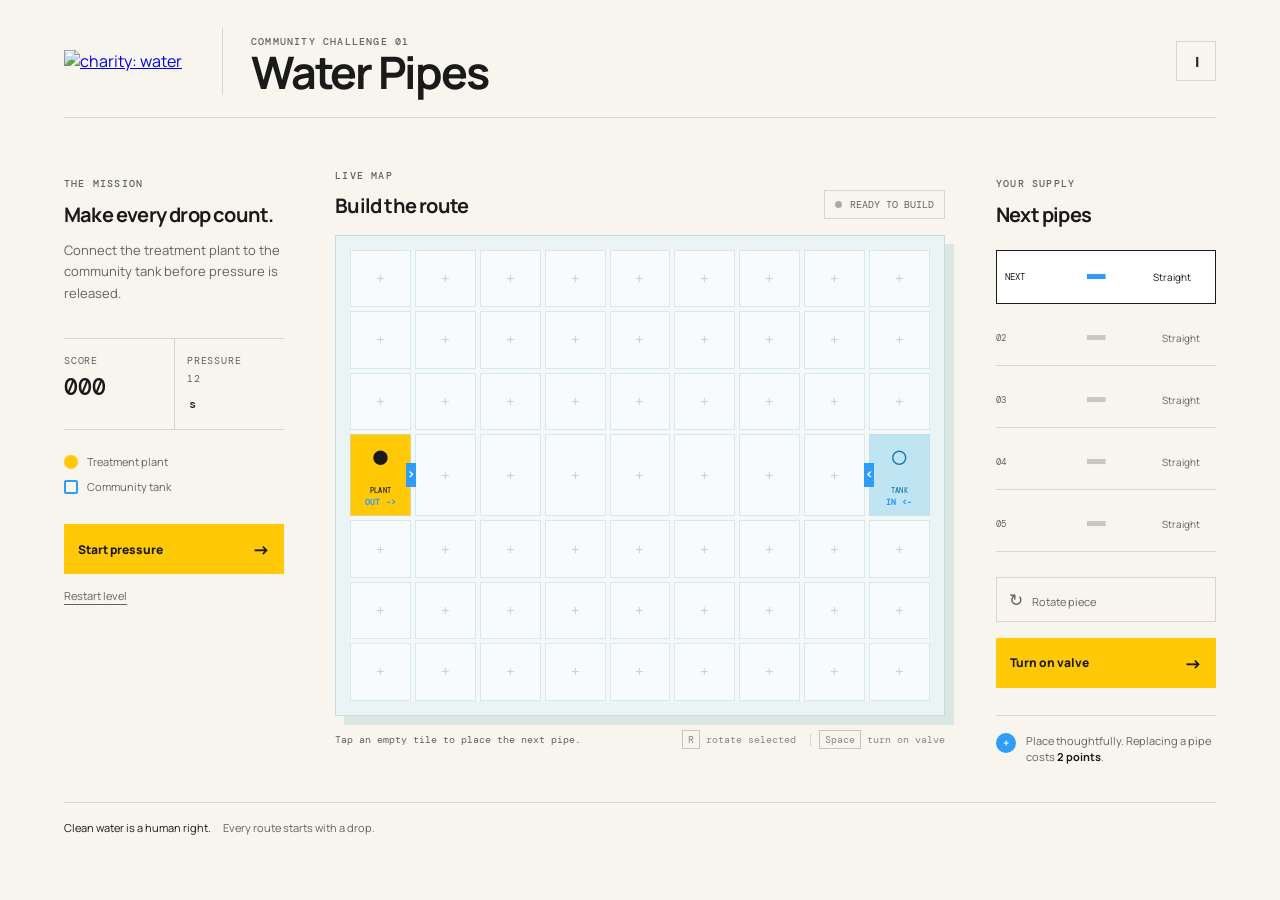
==== index.html @ e39b0a23 "Refactor game layout and styles; implement new game mechanics and UI components" ====
<!doctype html>
<html lang="en">
  <head>
    <meta charset="UTF-8" />
    <meta name="viewport" content="width=device-width, initial-scale=1.0" />
    <title>Water Pipes | charity: water</title>
    <link rel="stylesheet" href="styles.css" />
  </head>
  <body>
    <main class="game-shell">
      <header class="topbar">
        <a class="brand" href="#" aria-label="charity: water home"
          ><img src="img/cw_logo.png" alt="charity: water"
        /></a>
        <div class="game-label">
          <span class="eyebrow">Community challenge 01</span>
          <h1>Water Pipes</h1>
        </div>
        <button
          class="icon-button"
          id="pause-btn"
          type="button"
          aria-label="Pause game"
          title="Pause game"
        >
          ||
        </button>
      </header>
      <section class="game-layout" aria-label="Water Pipes game">
        <aside class="mission-panel">
          <div class="mission-copy">
            <span class="eyebrow">The mission</span>
            <h2>Make every drop count.</h2>
            <p>
              Connect the treatment plant to the community tank before pressure
              is released.
            </p>
          </div>
          <div class="stats" aria-label="Game stats">
            <div class="stat">
              <span>Score</span><strong id="score">000</strong>
            </div>
            <div class="stat">
              <span>Pressure</span
              ><strong><span id="time">12</span><small>s</small></strong>
            </div>
          </div>
          <div class="legend">
            <div>
              <span class="legend-dot source-dot"></span> Treatment plant
            </div>
            <div><span class="legend-dot tank-dot"></span> Community tank</div>
          </div>
          <button class="primary-button" id="start-btn" type="button">
            Start pressure <span>-></span></button
          ><button class="text-button" id="restart-btn" type="button">
            Restart level
          </button>
        </aside>
        <section class="board-panel">
          <div class="board-heading">
            <div>
              <span class="eyebrow">Live map</span>
              <h2>Build the route</h2>
            </div>
            <div class="status-pill" id="status-pill">
              <span class="status-light"></span
              ><span id="status-text">Ready to build</span>
            </div>
          </div>
          <div class="board-wrap">
            <div
              id="game-container"
              class="game-board"
              role="grid"
              aria-label="Water pipe grid"
            ></div>
          </div>
          <div class="board-footer">
            <span id="helper-text"
              >Tap an empty tile to place the next pipe.</span
            ><span class="controls-hint"
              ><b>R</b> rotate selected <span class="hint-divider"></span
              ><b>Space</b> turn on valve</span
            >
          </div>
        </section>
        <aside class="queue-panel">
          <div class="queue-heading">
            <span class="eyebrow">Your supply</span>
            <h2>Next pipes</h2>
          </div>
          <div class="queue" id="queue" aria-label="Upcoming pipe pieces"></div>
          <div class="piece-tools">
            <button class="tool-button" id="rotate-btn" type="button">
              <span class="rotate-icon">↻</span> Rotate piece</button
            ><button class="valve-button" id="valve-btn" type="button">
              Turn on valve <span>-></span>
            </button>
          </div>
          <div class="queue-note">
            <span class="drop-icon">+</span>
            <p>
              Place thoughtfully. Replacing a pipe costs
              <strong>2 points</strong>.
            </p>
          </div>
        </aside>
      </section>
      <footer class="footer-note">
        Clean water is a human right.
        <span>Every route starts with a drop.</span>
      </footer>
    </main>
    <div class="modal-backdrop" id="modal" hidden>
      <div
        class="result-modal"
        role="dialog"
        aria-modal="true"
        aria-labelledby="result-title"
      >
        <div class="result-mark" id="result-mark">+</div>
        <span class="eyebrow" id="result-kicker">Route complete</span>
        <h2 id="result-title">Community supplied!</h2>
        <p id="result-copy">Safe water made it to the tank.</p>
        <div class="result-score">
          Final score <strong id="final-score">000</strong>
        </div>
        <div class="result-actions">
          <button class="primary-button" id="next-btn" type="button">
            Next level <span>-></span></button
          ><button class="text-button" id="retry-btn" type="button">
            Try again</button
          ><button class="text-button" id="close-modal-btn" type="button">
            Keep exploring
          </button>
        </div>
      </div>
    </div>

    <script type="module" src="script.js"></script>
  </body>
</html>
---- styles.css ----
@import url("https://fonts.googleapis.com/css2?family=DM+Mono:wght@400;500&family=Manrope:wght@500;600;700;800&display=swap");
:root {
  --ink: #1a1a1a;
  --muted: #626262;
  --paper: #f7f5ee;
  --yellow: #ffc907;
  --blue: #2e9df7;
  --line: #d9d5ca;
  --green: #159a48;
  --red: #f5402c;
}
* {
  box-sizing: border-box;
  margin: 0;
  padding: 0;
}
body {
  min-height: 100vh;
  background: var(--paper);
  color: var(--ink);
  font-family: Manrope, sans-serif;
}
button {
  border: 0;
  font: inherit;
  cursor: pointer;
}
.game-shell {
  width: min(1440px, 100%);
  margin: auto;
  padding: 28px 5vw 22px;
}
.topbar {
  display: flex;
  align-items: center;
  gap: 28px;
  border-bottom: 1px solid var(--line);
  padding-bottom: 22px;
}
.brand {
  width: 130px;
  display: block;
}
.brand img {
  display: block;
  width: 100%;
  height: auto;
}
.game-label {
  border-left: 1px solid var(--line);
  padding-left: 28px;
  flex: 1;
}
.eyebrow {
  color: var(--muted);
  font:
    500 10px/1.2 "DM Mono",
    monospace;
  letter-spacing: 0.12em;
  text-transform: uppercase;
}
h1 {
  font-size: clamp(28px, 3.5vw, 48px);
  line-height: 1;
  letter-spacing: -0.05em;
}
h2 {
  font-size: 20px;
  letter-spacing: -0.04em;
}
.icon-button {
  background: transparent;
  border: 1px solid var(--line);
  width: 40px;
  height: 40px;
  font-size: 14px;
  letter-spacing: -3px;
}
.game-layout {
  display: grid;
  grid-template-columns: 220px minmax(480px, 1fr) 220px;
  gap: clamp(22px, 4vw, 64px);
  padding: 44px 0 36px;
  align-items: start;
}
.mission-panel,
.queue-panel {
  padding-top: 8px;
}
.mission-copy h2,
.queue-heading h2 {
  margin: 9px 0 12px;
}
.mission-copy p {
  color: var(--muted);
  font-size: 13px;
  line-height: 1.65;
}
.stats {
  display: grid;
  grid-template-columns: 1fr 1fr;
  border-top: 1px solid var(--line);
  border-bottom: 1px solid var(--line);
  margin: 34px 0 24px;
}
.stat {
  padding: 15px 8px 14px 0;
}
.stat + .stat {
  border-left: 1px solid var(--line);
  padding-left: 12px;
}
.stat span {
  display: block;
  color: var(--muted);
  font:
    10px "DM Mono",
    monospace;
  text-transform: uppercase;
  letter-spacing: 0.08em;
}
.stat strong {
  display: block;
  margin-top: 5px;
  font:
    500 23px "DM Mono",
    monospace;
}
.stat small {
  font-size: 12px;
  margin-left: 2px;
}
.legend {
  display: grid;
  gap: 10px;
  color: var(--muted);
  font-size: 11px;
  margin-bottom: 30px;
}
.legend > div {
  display: flex;
  align-items: center;
  gap: 9px;
}
.legend-dot {
  width: 14px;
  height: 14px;
  border: 2px solid;
  display: inline-block;
}
.source-dot {
  background: var(--yellow);
  border-color: var(--yellow);
  border-radius: 50%;
}
.tank-dot {
  border-color: var(--blue);
  border-radius: 2px;
}
.primary-button,
.valve-button {
  display: flex;
  justify-content: space-between;
  align-items: center;
  width: 100%;
  background: var(--yellow);
  color: var(--ink);
  padding: 13px 14px;
  font-weight: 800;
  font-size: 12px;
  transition:
    transform 0.2s,
    background 0.2s;
}
.primary-button:hover,
.valve-button:hover {
  transform: translateY(-2px);
  background: #f7bb00;
}
.primary-button:disabled {
  opacity: 0.5;
  cursor: default;
  transform: none;
}
.primary-button span,
.valve-button span {
  font-size: 18px;
}
.text-button {
  background: transparent;
  color: var(--muted);
  font-size: 11px;
  padding: 14px 0;
  text-decoration: underline;
  text-underline-offset: 4px;
}
.text-button:hover {
  color: var(--ink);
}
.board-heading {
  display: flex;
  justify-content: space-between;
  align-items: end;
  margin-bottom: 16px;
}
.board-heading h2 {
  margin-top: 8px;
}
.status-pill {
  display: flex;
  align-items: center;
  gap: 8px;
  border: 1px solid var(--line);
  padding: 7px 10px;
  color: var(--muted);
  font:
    10px "DM Mono",
    monospace;
  text-transform: uppercase;
}
.status-light {
  width: 7px;
  height: 7px;
  border-radius: 50%;
  background: #aaa;
}
.status-pill.active .status-light,
.status-pill.flowing-status .status-light {
  background: var(--yellow);
  box-shadow: 0 0 0 4px #fff3c4;
}
.status-pill.won-status .status-light {
  background: var(--green);
}
.status-pill.lost-status .status-light {
  background: var(--red);
}
.board-wrap {
  position: relative;
  background: #eaf4f5;
  border: 1px solid #c7dce2;
  padding: 14px;
  box-shadow: 9px 9px 0 #dce7e4;
}
.game-board {
  display: grid;
  grid-template-columns: repeat(9, 1fr);
  gap: 4px;
  aspect-ratio: 9/7;
  background: rgba(255, 255, 255, 0.4);
}
.board-cell {
  position: relative;
  min-width: 0;
  border: 1px solid rgba(199, 220, 226, 0.6);
  background: rgba(255, 255, 255, 0.35);
  color: var(--muted);
  display: grid;
  place-items: center;
  transition:
    background 0.15s,
    transform 0.15s;
}
.board-cell:hover {
  background: rgba(255, 255, 255, 0.85);
}
.empty-mark {
  opacity: 0.3;
  font-size: 15px;
}
.source-cell,
.destination-cell {
  position: relative;
  color: var(--ink);
  font:
    500 7px "DM Mono",
    monospace;
  letter-spacing: 0.05em;
  gap: 1px;
}
.source-cell {
  background: var(--yellow);
}
.destination-cell {
  background: #bfe4f2;
  color: #167bb4;
}
.source-cell::after,
.destination-cell::after {
  position: absolute;
  top: 50%;
  width: 10px;
  height: 24px;
  transform: translateY(-50%);
  background: var(--blue);
  color: #fff;
  font: 700 10px/24px "DM Mono", monospace;
  z-index: 1;
}
.source-cell::after {
  content: ">";
  right: -6px;
}
.destination-cell::after {
  content: "<";
  left: -6px;
}
.cell-icon {
  font-size: clamp(17px, 2vw, 24px);
  line-height: 1;
}
.tile-label {
  display: grid;
  gap: 2px;
  text-align: center;
}
.tile-port {
  color: var(--blue);
  font-size: 8px;
}
.pipe-cell {
  background: #fff;
}
.pipe-glyph,
.queue-pipe {
  display: block;
  color: #d2d2ca;
  font:
    44px/1 "DM Mono",
    monospace;
  transform: rotate(var(--rotation));
  transition: color 0.25s;
}
.pipe-label {
  position: absolute;
  bottom: 4px;
  font:
    7px "DM Mono",
    monospace;
  text-transform: uppercase;
  color: #aaa;
}
.pipe-cell.flowing {
  background: #ddf1fb;
  box-shadow: inset 0 0 0 2px var(--blue);
}
.pipe-cell.flowing .pipe-glyph {
  color: var(--blue);
  text-shadow: 0 0 9px rgba(46, 157, 247, 0.45);
}
.board-footer {
  display: flex;
  justify-content: space-between;
  gap: 15px;
  color: var(--muted);
  font:
    10px "DM Mono",
    monospace;
  padding-top: 17px;
}
.controls-hint {
  color: #888;
}
.controls-hint b {
  border: 1px solid #c9c5bb;
  padding: 2px 5px;
  font-weight: 400;
}
.hint-divider {
  display: inline-block;
  height: 12px;
  border-left: 1px solid var(--line);
  margin: 0 8px -3px;
}
.queue {
  margin-top: 22px;
  display: grid;
  gap: 8px;
}
.queue-piece {
  display: grid;
  grid-template-columns: 34px 1fr 54px;
  align-items: center;
  min-height: 54px;
  border-bottom: 1px solid var(--line);
  color: var(--muted);
  font-size: 10px;
}
.queue-piece.current-piece {
  border: 1px solid var(--ink);
  background: #fff;
  padding: 0 8px;
  color: var(--ink);
}
.queue-index {
  font:
    9px "DM Mono",
    monospace;
}
.queue-pipe {
  font-size: 30px;
  text-align: center;
  color: #c8c8c0;
}
.current-piece .queue-pipe {
  color: var(--blue);
}
.piece-tools {
  margin-top: 25px;
  display: grid;
  gap: 8px;
}
.tool-button {
  border: 1px solid var(--line);
  background: transparent;
  text-align: left;
  padding: 10px 12px;
  color: var(--muted);
  font-size: 11px;
}
.tool-button:hover {
  color: var(--ink);
  background: #fff;
}
.rotate-icon {
  font-size: 17px;
  margin-right: 7px;
}
.valve-button {
  margin-top: 8px;
}
.queue-note {
  display: flex;
  gap: 10px;
  border-top: 1px solid var(--line);
  margin-top: 27px;
  padding-top: 17px;
  color: var(--muted);
  font-size: 11px;
  line-height: 1.5;
}
.drop-icon {
  display: grid;
  place-items: center;
  flex: 0 0 20px;
  height: 20px;
  background: var(--blue);
  color: #fff;
  border-radius: 50%;
  font-weight: bold;
}
.queue-note strong {
  color: var(--ink);
}
.footer-note {
  border-top: 1px solid var(--line);
  padding-top: 17px;
  color: var(--ink);
  font-size: 11px;
}
.footer-note span {
  color: var(--muted);
  margin-left: 10px;
}
.modal-backdrop {
  position: fixed;
  inset: 0;
  display: grid;
  place-items: center;
  padding: 20px;
  background: rgba(26, 26, 26, 0.35);
  z-index: 5;
}
.modal-backdrop[hidden] {
  display: none;
}
.result-modal {
  width: min(400px, 100%);
  background: var(--paper);
  text-align: center;
  padding: 38px 34px 30px;
  box-shadow: 12px 12px 0 rgba(26, 26, 26, 0.15);
}
.result-mark {
  width: 56px;
  height: 56px;
  display: grid;
  place-items: center;
  margin: 0 auto 22px;
  background: var(--yellow);
  border-radius: 50%;
  font-size: 30px;
}
.result-modal h2 {
  font-size: 29px;
  margin: 12px 0 9px;
}
.result-modal p {
  color: var(--muted);
  font-size: 13px;
}
.result-score {
  display: flex;
  justify-content: space-between;
  border-block: 1px solid var(--line);
  margin: 24px 0;
  padding: 15px 0;
  color: var(--muted);
  font:
    11px "DM Mono",
    monospace;
  text-transform: uppercase;
}
.result-score strong {
  color: var(--ink);
  font-size: 18px;
}
.result-actions {
  display: grid;
  gap: 2px;
}
@media (max-width:1050px) {
  .game-layout {
    grid-template-columns: 180px minmax(430px, 1fr) 180px;
    gap: 24px;
  }
  .game-shell {
    padding-inline: 3vw;
  }
  .pipe-glyph {
    font-size: 33px;
  }
}
@media (max-width:760px) {
  .game-shell {
    padding: 20px 16px;
  }
  .topbar {
    gap: 16px;
    padding-bottom: 16px;
  }
  .brand {
    width: 105px;
  }
  .game-label {
    padding-left: 16px;
  }
  .game-layout {
    display: flex;
    flex-direction: column;
    gap: 28px;
    padding-top: 28px;
  }
  .mission-panel,
  .queue-panel,
  .board-panel {
    width: 100%;
  }
  .mission-panel {
    display: grid;
    grid-template-columns: 1fr 1fr;
    column-gap: 20px;
  }
  .mission-copy {
    grid-column: 1/-1;
  }
  .stats {
    margin: 20px 0 15px;
  }
  .legend {
    margin-bottom: 15px;
  }
  .mission-panel .primary-button,
  .mission-panel .text-button {
    grid-column: 1/-1;
  }
  .board-panel {
    order: -1;
  }
  .board-wrap {
    padding: 8px;
    box-shadow: 5px 5px 0 #dce7e4;
  }
  .board-footer {
    display: block;
    line-height: 2;
  }
  .controls-hint {
    display: block;
  }
  .queue {
    grid-template-columns: repeat(5, 1fr);
    gap: 5px;
  }
  .queue-piece {
    display: flex;
    flex-direction: column;
    justify-content: center;
    gap: 3px;
    min-height: 82px;
    text-align: center;
  }
  .queue-piece.current-piece {
    padding: 5px;
  }
  .queue-pipe {
    font-size: 28px;
  }
  .queue-index {
    font-size: 8px;
  }
  .queue-note {
    display: none;
  }
  .piece-tools {
    grid-template-columns: 1fr 1fr;
  }
  .valve-button {
    margin-top: 0;
  }
  .board-heading {
    align-items: start;
    flex-direction: column;
    gap: 12px;
  }
}
@media (max-width:420px) {
  .source-cell span:last-child,
  .destination-cell span:last-child,
  .pipe-label {
    display: none;
  }
  .game-board {
    gap: 2px;
  }
  .pipe-glyph {
    font-size: 24px;
  }
  .status-pill {
    font-size: 8px;
  }
}
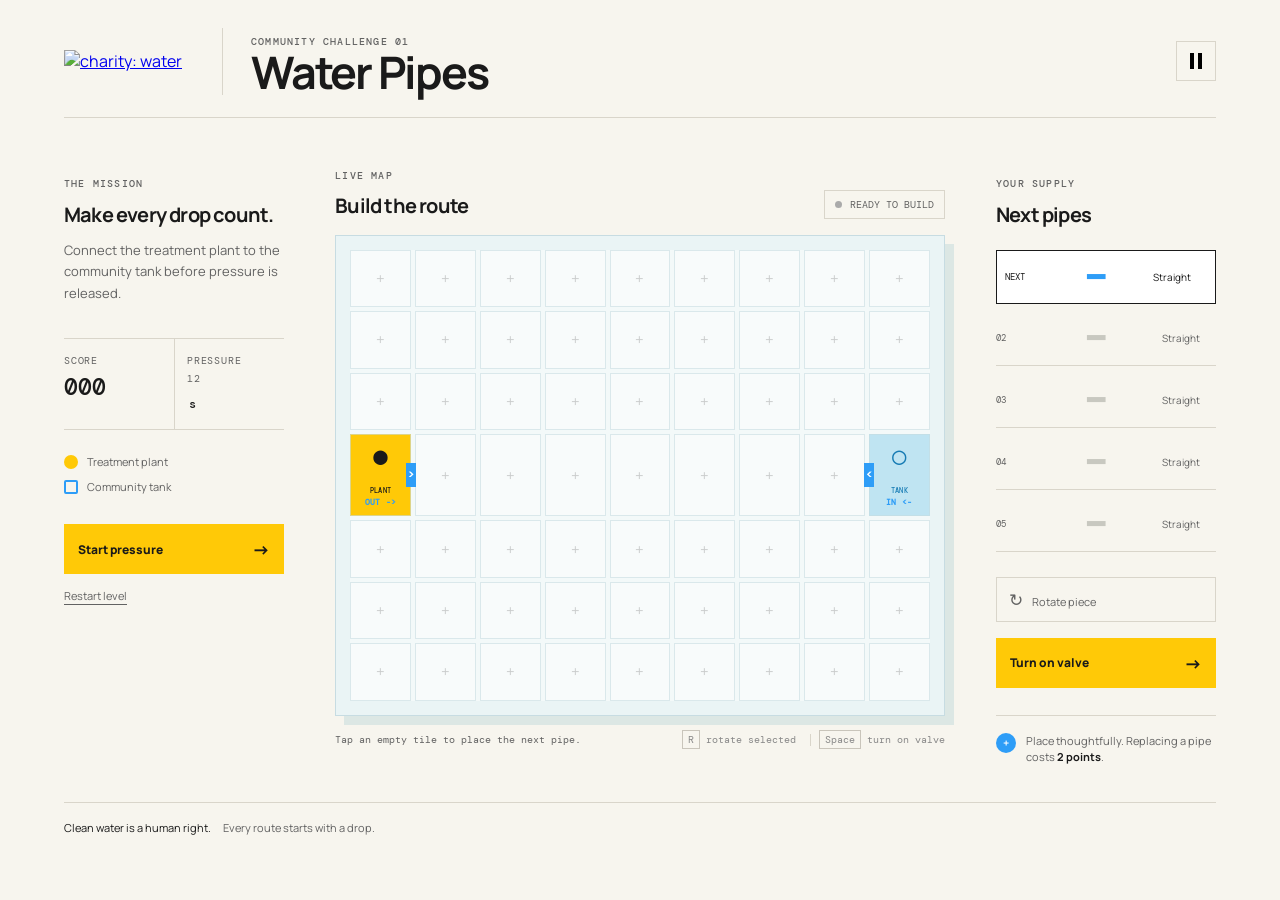
==== commit 5f5ef443: "Enhance pause button functionality and styling; update game state management" ====
--- a/index.html
+++ b/index.html
@@ -23,7 +23,7 @@
           aria-label="Pause game"
           title="Pause game"
         >
-          ||
+          <span class="pause-icon" aria-hidden="true"></span>
         </button>
       </header>
       <section class="game-layout" aria-label="Water Pipes game">
--- a/styles.css
+++ b/styles.css
@@ -25,6 +25,11 @@
   font: inherit;
   cursor: pointer;
 }
+button:focus-visible,
+a:focus-visible {
+  outline: 3px solid var(--blue);
+  outline-offset: 3px;
+}
 .game-shell {
   width: min(1440px, 100%);
   margin: auto;
@@ -73,8 +78,40 @@
   border: 1px solid var(--line);
   width: 40px;
   height: 40px;
-  font-size: 14px;
-  letter-spacing: -3px;
+  display: grid;
+  place-items: center;
+}
+.pause-icon {
+  position: relative;
+  display: block;
+  width: 14px;
+  height: 16px;
+}
+.pause-icon::before,
+.pause-icon::after {
+  position: absolute;
+  top: 0;
+  width: 4px;
+  height: 16px;
+  background: currentColor;
+  content: "";
+}
+.pause-icon::before {
+  left: 1px;
+}
+.pause-icon::after {
+  right: 1px;
+}
+.icon-button.is-paused .pause-icon {
+  width: 0;
+  height: 0;
+  border-top: 8px solid transparent;
+  border-bottom: 8px solid transparent;
+  border-left: 12px solid currentColor;
+}
+.icon-button.is-paused .pause-icon::before,
+.icon-button.is-paused .pause-icon::after {
+  display: none;
 }
 .game-layout {
   display: grid;
@@ -263,6 +300,10 @@
 }
 .board-cell:hover {
   background: rgba(255, 255, 255, 0.85);
+}
+.board-cell:focus-visible {
+  position: relative;
+  z-index: 2;
 }
 .empty-mark {
   opacity: 0.3;
@@ -531,7 +572,7 @@
     font-size: 33px;
   }
 }
-@media (max-width:760px) {
+@media (max-width:900px) {
   .game-shell {
     padding: 20px 16px;
   }
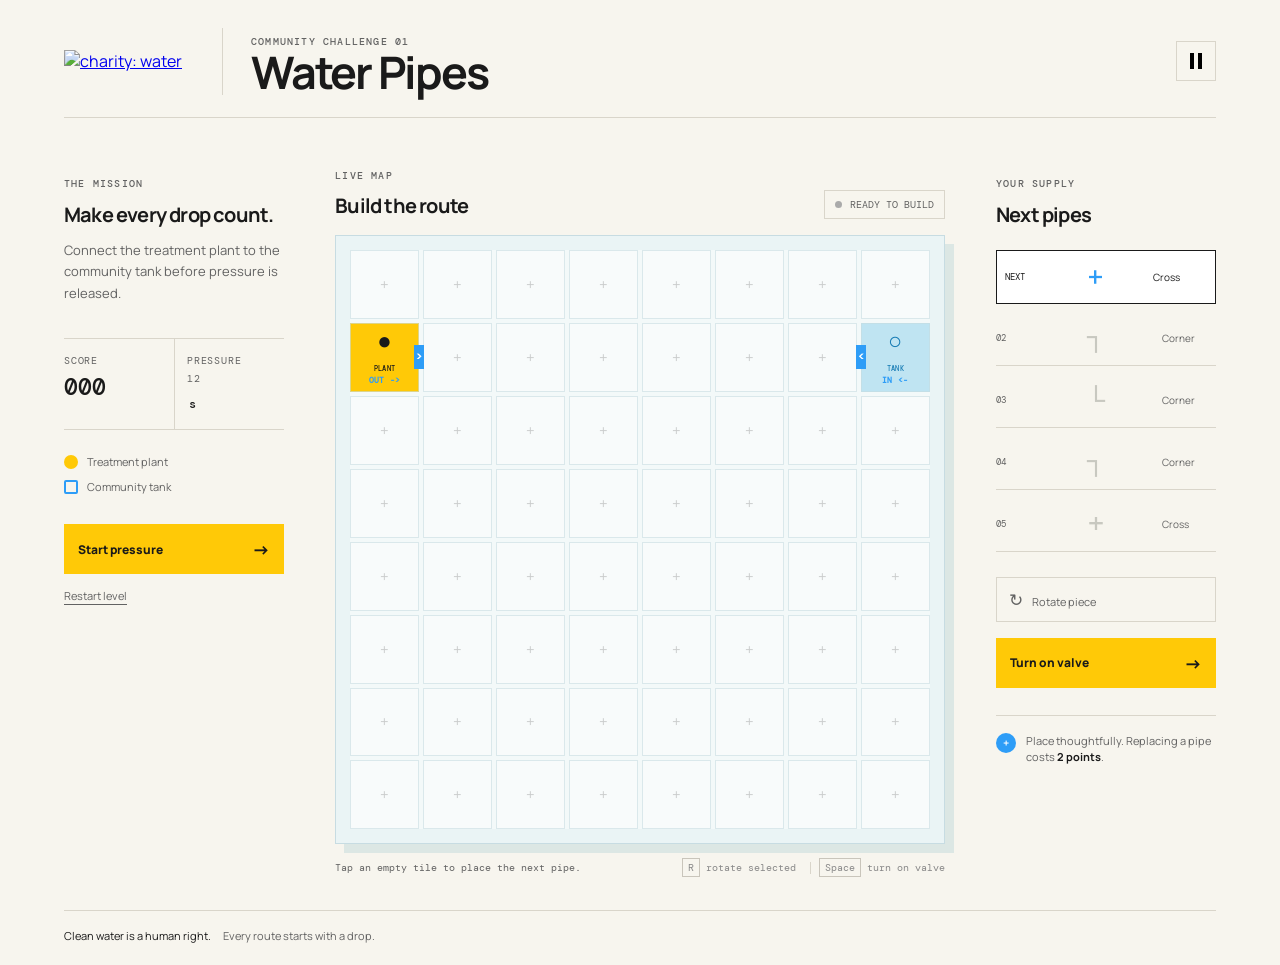
==== commit 0dc27da9: "Update game mechanics and styling; enhance level generation and board configuration" ====
--- a/index.html
+++ b/index.html
@@ -13,7 +13,7 @@
           ><img src="img/cw_logo.png" alt="charity: water"
         /></a>
         <div class="game-label">
-          <span class="eyebrow">Community challenge 01</span>
+          <span class="eyebrow" id="level-label">Community challenge 01</span>
           <h1>Water Pipes</h1>
         </div>
         <button
--- a/styles.css
+++ b/styles.css
@@ -281,9 +281,10 @@
 }
 .game-board {
   display: grid;
-  grid-template-columns: repeat(9, 1fr);
+  grid-template-columns: repeat(var(--board-columns, 9), 1fr);
+  grid-template-rows: repeat(var(--board-rows, 7), 1fr);
   gap: 4px;
-  aspect-ratio: 9/7;
+  aspect-ratio: var(--board-columns, 9) / var(--board-rows, 7);
   background: rgba(255, 255, 255, 0.4);
 }
 .board-cell {
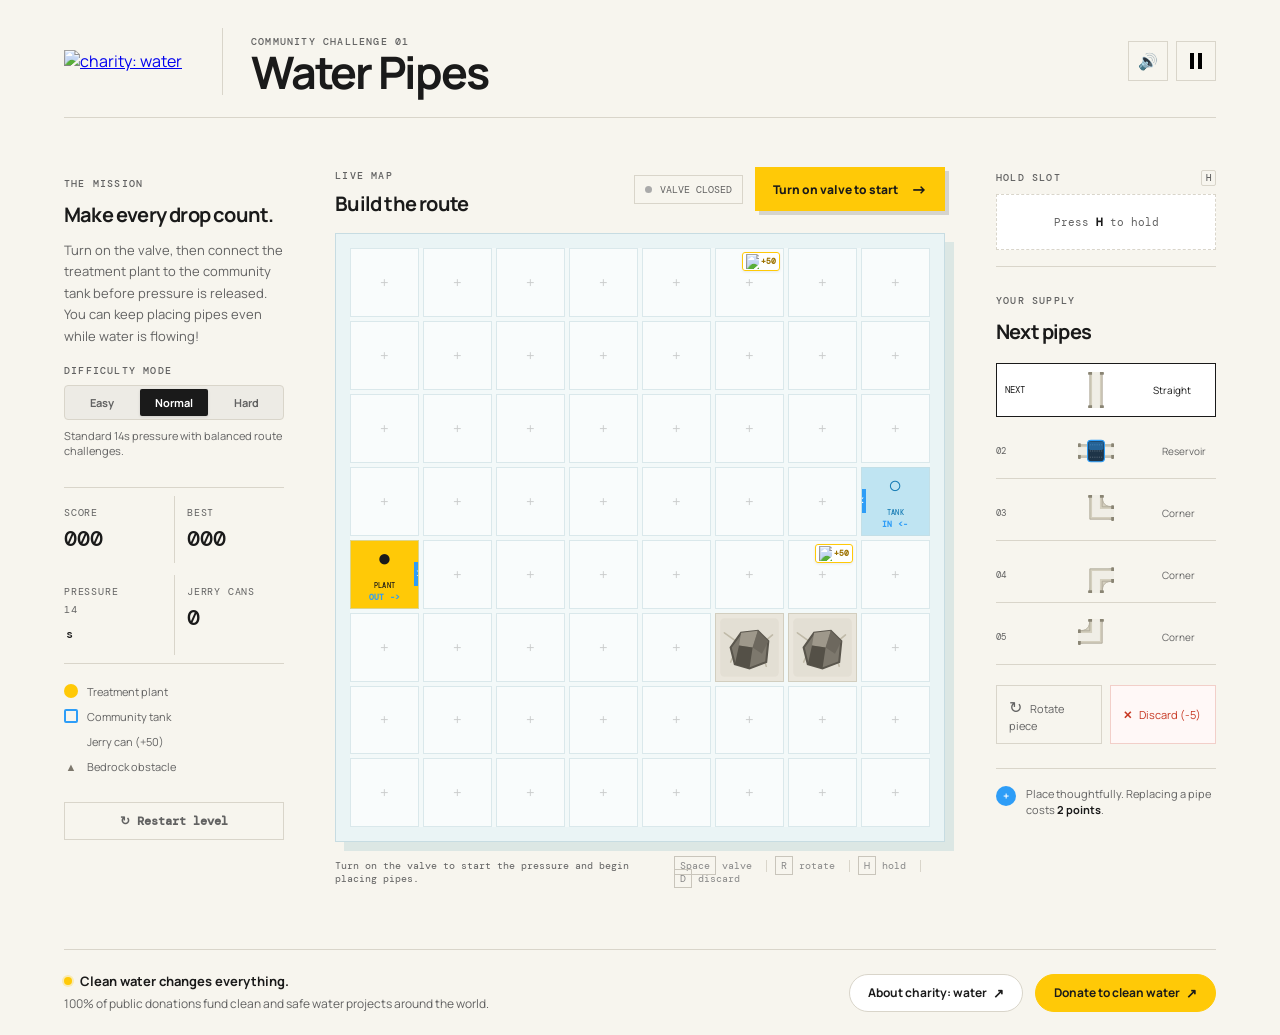
==== commit 504335e8: "Add difficulty modes, charity: water links, and brand typography" ====
--- a/index.html
+++ b/index.html
@@ -9,22 +9,38 @@
   <body>
     <main class="game-shell">
       <header class="topbar">
-        <a class="brand" href="#" aria-label="charity: water home"
+        <a
+          class="brand"
+          href="https://www.charitywater.org"
+          target="_blank"
+          rel="noopener noreferrer"
+          aria-label="charity: water official website"
           ><img src="img/cw_logo.png" alt="charity: water"
         /></a>
         <div class="game-label">
           <span class="eyebrow" id="level-label">Community challenge 01</span>
           <h1>Water Pipes</h1>
         </div>
-        <button
-          class="icon-button"
-          id="pause-btn"
-          type="button"
-          aria-label="Pause game"
-          title="Pause game"
-        >
-          <span class="pause-icon" aria-hidden="true"></span>
-        </button>
+        <div class="topbar-actions">
+          <button
+            class="icon-button"
+            id="mute-btn"
+            type="button"
+            aria-label="Toggle sound"
+            title="Toggle sound"
+          >
+            <span class="sound-icon" id="sound-icon" aria-hidden="true">🔊</span>
+          </button>
+          <button
+            class="icon-button"
+            id="pause-btn"
+            type="button"
+            aria-label="Pause game"
+            title="Pause game"
+          >
+            <span class="pause-icon" aria-hidden="true"></span>
+          </button>
+        </div>
       </header>
       <section class="game-layout" aria-label="Water Pipes game">
         <aside class="mission-panel">
@@ -32,17 +48,36 @@
             <span class="eyebrow">The mission</span>
             <h2>Make every drop count.</h2>
             <p>
-              Connect the treatment plant to the community tank before pressure
-              is released.
+              Turn on the valve, then connect the treatment plant to the
+              community tank before pressure is released. You can keep placing
+              pipes even while water is flowing!
             </p>
           </div>
+          <div class="difficulty-control" aria-label="Game difficulty selection">
+            <div class="difficulty-heading">
+              <span class="eyebrow">Difficulty mode</span>
+            </div>
+            <div class="difficulty-options" role="radiogroup" aria-label="Difficulty modes">
+              <button class="diff-btn" data-mode="easy" role="radio" aria-checked="false" type="button">Easy</button>
+              <button class="diff-btn is-active" data-mode="normal" role="radio" aria-checked="true" type="button">Normal</button>
+              <button class="diff-btn" data-mode="hard" role="radio" aria-checked="false" type="button">Hard</button>
+            </div>
+            <p class="difficulty-hint" id="difficulty-hint">Standard 14s pressure with balanced route challenges.</p>
+          </div>
           <div class="stats" aria-label="Game stats">
             <div class="stat">
               <span>Score</span><strong id="score">000</strong>
             </div>
             <div class="stat">
-              <span>Pressure</span
-              ><strong><span id="time">12</span><small>s</small></strong>
+              <span>Best</span><strong id="best-score">000</strong>
+            </div>
+            <div class="stat">
+              <span>Pressure</span><strong
+                ><span id="time">12</span><small>s</small></strong
+              >
+            </div>
+            <div class="stat">
+              <span>Jerry Cans</span><strong id="jerry-cans-count">0</strong>
             </div>
           </div>
           <div class="legend">
@@ -50,22 +85,39 @@
               <span class="legend-dot source-dot"></span> Treatment plant
             </div>
             <div><span class="legend-dot tank-dot"></span> Community tank</div>
-          </div>
-          <button class="primary-button" id="start-btn" type="button">
-            Start pressure <span>-></span></button
-          ><button class="text-button" id="restart-btn" type="button">
-            Restart level
+            <div>
+              <span class="legend-icon jerry-can-legend-icon"
+                ><img src="img/water-can-transparent.png" alt=""
+              /></span>
+              Jerry can (+50)
+            </div>
+            <div>
+              <span class="legend-icon rock-legend-icon">▲</span> Bedrock obstacle
+            </div>
+          </div>
+          <button class="restart-main-btn" id="restart-btn" type="button">
+            ↻ Restart level
           </button>
         </aside>
         <section class="board-panel">
           <div class="board-heading">
-            <div>
+            <div class="board-title-group">
               <span class="eyebrow">Live map</span>
               <h2>Build the route</h2>
             </div>
-            <div class="status-pill" id="status-pill">
-              <span class="status-light"></span
-              ><span id="status-text">Ready to build</span>
+            <div class="board-top-controls">
+              <div class="status-pill" id="status-pill">
+                <span class="status-light"></span
+                ><span id="status-text">Valve closed</span>
+              </div>
+              <button
+                class="primary-button board-start-btn"
+                id="valve-btn"
+                type="button"
+                title="Turn on valve to start timer (Space)"
+              >
+                Turn on valve to start <span>-></span>
+              </button>
             </div>
           </div>
           <div class="board-wrap">
@@ -78,14 +130,33 @@
           </div>
           <div class="board-footer">
             <span id="helper-text"
-              >Tap an empty tile to place the next pipe.</span
+              >Turn on the valve to start pressure and begin placing pipes.</span
             ><span class="controls-hint"
-              ><b>R</b> rotate selected <span class="hint-divider"></span
-              ><b>Space</b> turn on valve</span
+              ><b>Space</b> valve <span class="hint-divider"></span
+              ><b>R</b> rotate <span class="hint-divider"></span
+              ><b>H</b> hold <span class="hint-divider"></span
+              ><b>D</b> discard</span
             >
           </div>
         </section>
         <aside class="queue-panel">
+          <div class="hold-section">
+            <div class="hold-heading">
+              <span class="eyebrow">Hold slot</span>
+              <span class="key-badge">H</span>
+            </div>
+            <button
+              class="hold-card"
+              id="hold-btn"
+              type="button"
+              aria-label="Hold or swap piece"
+              title="Click or press H to hold current piece"
+            >
+              <div id="hold-content" class="hold-content">
+                <span class="hold-empty-hint">Press <b>H</b> to hold</span>
+              </div>
+            </button>
+          </div>
           <div class="queue-heading">
             <span class="eyebrow">Your supply</span>
             <h2>Next pipes</h2>
@@ -93,9 +164,15 @@
           <div class="queue" id="queue" aria-label="Upcoming pipe pieces"></div>
           <div class="piece-tools">
             <button class="tool-button" id="rotate-btn" type="button">
-              <span class="rotate-icon">↻</span> Rotate piece</button
-            ><button class="valve-button" id="valve-btn" type="button">
-              Turn on valve <span>-></span>
+              <span class="rotate-icon">↻</span> Rotate piece
+            </button>
+            <button
+              class="tool-button tool-discard"
+              id="discard-btn"
+              type="button"
+              title="Discard current piece (-5 pts)"
+            >
+              <span class="discard-icon">✕</span> Discard (-5)
             </button>
           </div>
           <div class="queue-note">
@@ -107,9 +184,34 @@
           </div>
         </aside>
       </section>
-      <footer class="footer-note">
-        Clean water is a human right.
-        <span>Every route starts with a drop.</span>
+      <footer class="footer-note campaign-footer" role="contentinfo">
+        <div class="footer-mission">
+          <div class="footer-tagline">
+            <span class="footer-tagline-dot"></span>
+            <strong>Clean water changes everything.</strong>
+          </div>
+          <p class="footer-subtext">
+            100% of public donations fund clean and safe water projects around the world.
+          </p>
+        </div>
+        <div class="footer-links">
+          <a
+            class="footer-link-pill"
+            href="https://www.charitywater.org"
+            target="_blank"
+            rel="noopener noreferrer"
+          >
+            About charity: water <span class="external-arrow" aria-hidden="true">↗</span>
+          </a>
+          <a
+            class="footer-link-pill donate-pill"
+            href="https://www.charitywater.org/donate"
+            target="_blank"
+            rel="noopener noreferrer"
+          >
+            Donate to clean water <span class="external-arrow" aria-hidden="true">↗</span>
+          </a>
+        </div>
       </footer>
     </main>
     <div class="modal-backdrop" id="modal" hidden>
@@ -123,8 +225,27 @@
         <span class="eyebrow" id="result-kicker">Route complete</span>
         <h2 id="result-title">Community supplied!</h2>
         <p id="result-copy">Safe water made it to the tank.</p>
+
+        <div class="result-breakdown" id="result-breakdown">
+          <div class="breakdown-item">
+            <span>Route pipes:</span> <strong id="bd-route">+0</strong>
+          </div>
+          <div class="breakdown-item">
+            <span>Jerry cans bonus:</span> <strong id="bd-cans">+0</strong>
+          </div>
+          <div class="breakdown-item">
+            <span>Special fixtures:</span> <strong id="bd-special">+0</strong>
+          </div>
+          <div class="breakdown-item">
+            <span>Early valve bonus:</span> <strong id="bd-time">+0</strong>
+          </div>
+        </div>
+
         <div class="result-score">
           Final score <strong id="final-score">000</strong>
+          <span class="new-best-badge" id="new-best-badge" hidden
+            >★ NEW BEST!</span
+          >
         </div>
         <div class="result-actions">
           <button class="primary-button" id="next-btn" type="button">
--- a/styles.css
+++ b/styles.css
@@ -1,5 +1,8 @@
 @import url("https://fonts.googleapis.com/css2?family=DM+Mono:wght@400;500&family=Manrope:wght@500;600;700;800&display=swap");
 :root {
+  --font-brand: "Proxima Nova", Avenir, "Manrope", -apple-system, BlinkMacSystemFont, "Segoe UI", Roboto, sans-serif;
+  --font-display: "Kazimir Text", Georgia, "Times New Roman", serif;
+  --font-mono: "DM Mono", "SF Mono", Consolas, monospace;
   --ink: #1a1a1a;
   --muted: #626262;
   --paper: #f7f5ee;
@@ -8,6 +11,10 @@
   --line: #d9d5ca;
   --green: #159a48;
   --red: #f5402c;
+  --pipe-outer: #d4cfbe;
+  --pipe-stroke: #aca796;
+  --pipe-collar: #8a8574;
+  --pipe-inner: #f0eee6;
 }
 * {
   box-sizing: border-box;
@@ -18,7 +25,7 @@
   min-height: 100vh;
   background: var(--paper);
   color: var(--ink);
-  font-family: Manrope, sans-serif;
+  font-family: var(--font-brand);
 }
 button {
   border: 0;
@@ -73,6 +80,11 @@
   font-size: 20px;
   letter-spacing: -0.04em;
 }
+.topbar-actions {
+  display: flex;
+  align-items: center;
+  gap: 8px;
+}
 .icon-button {
   background: transparent;
   border: 1px solid var(--line);
@@ -80,6 +92,15 @@
   height: 40px;
   display: grid;
   place-items: center;
+  transition: background 0.15s, border-color 0.15s;
+}
+.icon-button:hover {
+  background: #fff;
+  border-color: var(--ink);
+}
+.sound-icon {
+  font-size: 16px;
+  line-height: 1;
 }
 .pause-icon {
   position: relative;
@@ -133,17 +154,67 @@
   font-size: 13px;
   line-height: 1.65;
 }
+.difficulty-control {
+  margin-top: 18px;
+  display: flex;
+  flex-direction: column;
+  gap: 8px;
+}
+.difficulty-heading {
+  display: flex;
+  align-items: center;
+  justify-content: space-between;
+}
+.difficulty-options {
+  display: grid;
+  grid-template-columns: repeat(3, 1fr);
+  gap: 4px;
+  background: rgba(0, 0, 0, 0.04);
+  padding: 3px;
+  border-radius: 4px;
+  border: 1px solid var(--line);
+}
+.diff-btn {
+  padding: 6px 0;
+  font-family: var(--font-brand);
+  font-size: 11px;
+  font-weight: 700;
+  text-align: center;
+  background: transparent;
+  color: var(--muted);
+  border-radius: 2px;
+  border: 0;
+  cursor: pointer;
+  transition: all 0.15s ease;
+}
+.diff-btn:hover {
+  color: var(--ink);
+  background: rgba(255, 255, 255, 0.7);
+}
+.diff-btn.is-active {
+  background: var(--ink);
+  color: #fff;
+  box-shadow: 0 1px 3px rgba(0, 0, 0, 0.12);
+}
+.difficulty-hint {
+  font-size: 11px;
+  line-height: 1.4;
+  color: var(--muted);
+  min-height: 28px;
+}
 .stats {
   display: grid;
   grid-template-columns: 1fr 1fr;
+  row-gap: 12px;
   border-top: 1px solid var(--line);
   border-bottom: 1px solid var(--line);
-  margin: 34px 0 24px;
+  margin: 28px 0 20px;
+  padding: 8px 0;
 }
 .stat {
-  padding: 15px 8px 14px 0;
-}
-.stat + .stat {
+  padding: 10px 8px 10px 0;
+}
+.stat:nth-child(even) {
   border-left: 1px solid var(--line);
   padding-left: 12px;
 }
@@ -160,7 +231,7 @@
   display: block;
   margin-top: 5px;
   font:
-    500 23px "DM Mono",
+    500 22px "DM Mono",
     monospace;
 }
 .stat small {
@@ -172,7 +243,7 @@
   gap: 10px;
   color: var(--muted);
   font-size: 11px;
-  margin-bottom: 30px;
+  margin-bottom: 28px;
 }
 .legend > div {
   display: flex;
@@ -193,6 +264,22 @@
 .tank-dot {
   border-color: var(--blue);
   border-radius: 2px;
+}
+.legend-icon {
+  display: inline-flex;
+  align-items: center;
+  justify-content: center;
+  width: 14px;
+  height: 14px;
+}
+.jerry-can-legend-icon img {
+  width: 12px;
+  height: 14px;
+  object-fit: contain;
+}
+.rock-legend-icon {
+  color: #7d786d;
+  font-size: 11px;
 }
 .primary-button,
 .valve-button {
@@ -223,6 +310,25 @@
 .valve-button span {
   font-size: 18px;
 }
+
+.pulse-highlight {
+  animation: valvePulse 0.45s ease-in-out !important;
+}
+@keyframes valvePulse {
+  0% {
+    transform: scale(1);
+    box-shadow: 0 0 0 0 rgba(255, 201, 7, 0.85);
+  }
+  50% {
+    transform: scale(1.05);
+    box-shadow: 0 0 0 10px rgba(255, 201, 7, 0);
+  }
+  100% {
+    transform: scale(1);
+    box-shadow: 0 0 0 0 rgba(255, 201, 7, 0);
+  }
+}
+
 .text-button {
   background: transparent;
   color: var(--muted);
@@ -237,11 +343,55 @@
 .board-heading {
   display: flex;
   justify-content: space-between;
-  align-items: end;
+  align-items: center;
   margin-bottom: 16px;
-}
-.board-heading h2 {
-  margin-top: 8px;
+  gap: 16px;
+}
+.board-title-group h2 {
+  margin-top: 6px;
+}
+.board-top-controls {
+  display: flex;
+  align-items: center;
+  gap: 12px;
+}
+.board-start-btn {
+  width: auto;
+  min-width: 190px;
+  padding: 11px 18px;
+  font-size: 12px;
+  font-weight: 800;
+  box-shadow: 4px 4px 0 rgba(26, 26, 26, 0.15);
+  white-space: nowrap;
+}
+.board-start-btn span {
+  font-size: 16px;
+  margin-left: 6px;
+}
+.board-start-btn:disabled {
+  background: #d4e8f7;
+  color: #1a74a8;
+  opacity: 0.95;
+  box-shadow: none;
+  cursor: default;
+  transform: none;
+}
+.restart-main-btn {
+  display: block;
+  width: 100%;
+  text-align: center;
+  border: 1px solid var(--line);
+  padding: 12px;
+  font: 700 12px/1 'DM Mono', monospace;
+  color: var(--muted);
+  background: transparent;
+  cursor: pointer;
+  transition: background 0.15s, color 0.15s, border-color 0.15s;
+}
+.restart-main-btn:hover {
+  background: #fff;
+  color: var(--ink);
+  border-color: var(--ink);
 }
 .status-pill {
   display: flex;
@@ -281,30 +431,107 @@
 }
 .game-board {
   display: grid;
-  grid-template-columns: repeat(var(--board-columns, 9), 1fr);
-  grid-template-rows: repeat(var(--board-rows, 7), 1fr);
+  grid-template-columns: repeat(var(--board-columns, 8), 1fr);
+  grid-template-rows: repeat(var(--board-rows, 8), 1fr);
   gap: 4px;
-  aspect-ratio: var(--board-columns, 9) / var(--board-rows, 7);
+  aspect-ratio: var(--board-columns, 8) / var(--board-rows, 8);
   background: rgba(255, 255, 255, 0.4);
 }
 .board-cell {
   position: relative;
   min-width: 0;
   border: 1px solid rgba(199, 220, 226, 0.6);
-  background: rgba(255, 255, 255, 0.35);
+  background: rgba(255, 255, 255, 0.45);
   color: var(--muted);
   display: grid;
   place-items: center;
+  padding: 0;
+  overflow: hidden;
   transition:
     background 0.15s,
     transform 0.15s;
 }
-.board-cell:hover {
+.board-cell:hover:not(.obstacle-cell) {
   background: rgba(255, 255, 255, 0.85);
 }
 .board-cell:focus-visible {
   position: relative;
   z-index: 2;
+}
+.board-cell.has-ghost {
+  background: rgba(255, 255, 255, 0.75);
+  border: 1.5px dashed var(--blue);
+}
+.board-cell.leak-alert {
+  position: relative;
+  z-index: 5;
+  overflow: hidden;
+}
+.leak-fill-overlay {
+  position: absolute;
+  inset: 0;
+  pointer-events: none;
+  z-index: 6;
+  border-radius: inherit;
+  box-shadow: inset 0 0 0 2px var(--red, #f5402c);
+  animation: fillOutsideInwards 1000ms linear forwards;
+}
+@keyframes fillOutsideInwards {
+  0% {
+    box-shadow: inset 0 0 0 2px var(--red, #f5402c);
+    background: rgba(245, 64, 44, 0.05);
+  }
+  30% {
+    box-shadow: inset 0 0 0 10px var(--red, #f5402c);
+    background: rgba(245, 64, 44, 0.15);
+  }
+  70% {
+    box-shadow: inset 0 0 0 24px var(--red, #f5402c);
+    background: rgba(245, 64, 44, 0.35);
+  }
+  100% {
+    box-shadow: inset 0 0 0 45px var(--red, #f5402c);
+    background: var(--red, #f5402c);
+  }
+}
+.leak-warning-tag {
+  position: absolute;
+  top: 50%;
+  left: 50%;
+  transform: translate(-50%, -50%);
+  font: 800 11px/1 'DM Mono', monospace;
+  color: var(--red, #f5402c);
+  letter-spacing: 0.08em;
+  pointer-events: none;
+  z-index: 7;
+  padding: 2px 4px;
+  background: rgba(255, 255, 255, 0.92);
+  border-radius: 2px;
+  box-shadow: 0 1px 3px rgba(0, 0, 0, 0.2);
+  animation: pulseLeakTag 1000ms linear forwards;
+}
+@keyframes pulseLeakTag {
+  0% {
+    transform: translate(-50%, -50%) scale(0.9);
+    opacity: 0.95;
+  }
+  70% {
+    transform: translate(-50%, -50%) scale(1.08);
+    color: var(--red, #f5402c);
+    background: #fff;
+    opacity: 1;
+  }
+  100% {
+    transform: translate(-50%, -50%) scale(1.15);
+    color: #fff;
+    background: var(--red, #f5402c);
+    opacity: 1;
+  }
+}
+.obstacle-cell {
+  background: #eae6dc;
+  border-color: #d2cebf;
+  cursor: not-allowed;
 }
 .empty-mark {
   opacity: 0.3;
@@ -363,32 +590,96 @@
 .pipe-cell {
   background: #fff;
 }
-.pipe-glyph,
-.queue-pipe {
+.pipe-svg {
   display: block;
-  color: #d2d2ca;
-  font:
-    44px/1 "DM Mono",
-    monospace;
-  transform: rotate(var(--rotation));
-  transition: color 0.25s;
-}
-.pipe-label {
-  position: absolute;
-  bottom: 4px;
-  font:
-    7px "DM Mono",
-    monospace;
-  text-transform: uppercase;
-  color: #aaa;
+  width: 100%;
+  height: 100%;
+  pointer-events: none;
+  transition: transform 0.2s cubic-bezier(0.34, 1.56, 0.64, 1);
+}
+.pipe-svg-ghost {
+  opacity: 0.45;
 }
 .pipe-cell.flowing {
   background: #ddf1fb;
   box-shadow: inset 0 0 0 2px var(--blue);
 }
-.pipe-cell.flowing .pipe-glyph {
-  color: var(--blue);
-  text-shadow: 0 0 9px rgba(46, 157, 247, 0.45);
+.pipe-cell.flowing .conduit-flowing {
+  animation: flowPulse 0.5s ease-in-out infinite alternate;
+}
+@keyframes flowPulse {
+  0% {
+    filter: drop-shadow(0 0 2px rgba(46, 157, 247, 0.5));
+  }
+  100% {
+    filter: drop-shadow(0 0 6px rgba(46, 157, 247, 0.95));
+  }
+}
+.jerry-can-badge {
+  position: absolute;
+  top: 3px;
+  right: 3px;
+  display: flex;
+  align-items: center;
+  gap: 2px;
+  z-index: 3;
+  pointer-events: none;
+  background: rgba(255, 255, 255, 0.92);
+  border: 1px solid var(--yellow);
+  border-radius: 3px;
+  padding: 1px 3px;
+  box-shadow: 0 1px 3px rgba(0, 0, 0, 0.08);
+}
+.jerry-can-badge img {
+  width: 13px;
+  height: 15px;
+  object-fit: contain;
+}
+.jerry-can-tag {
+  font: 700 8px "DM Mono", monospace;
+  color: #9c7200;
+}
+.jerry-can-badge.can-collected {
+  animation: popCollect 0.6s ease-out forwards;
+}
+@keyframes popCollect {
+  0% {
+    transform: scale(1);
+    opacity: 1;
+  }
+  50% {
+    transform: scale(1.4) translateY(-8px);
+    opacity: 0.9;
+  }
+  100% {
+    transform: scale(1.8) translateY(-20px);
+    opacity: 0;
+  }
+}
+.floating-score {
+  position: absolute;
+  top: 20%;
+  left: 50%;
+  font: 800 13px "DM Mono", monospace;
+  color: #159a48;
+  pointer-events: none;
+  z-index: 10;
+  text-shadow: 0 1px 2px #fff;
+  animation: floatScore 0.85s ease-out forwards;
+}
+@keyframes floatScore {
+  0% {
+    opacity: 0;
+    transform: translate(-50%, 4px) scale(0.9);
+  }
+  20% {
+    opacity: 1;
+    transform: translate(-50%, -4px) scale(1.15);
+  }
+  100% {
+    opacity: 0;
+    transform: translate(-50%, -24px) scale(1);
+  }
 }
 .board-footer {
   display: flex;
@@ -414,8 +705,66 @@
   border-left: 1px solid var(--line);
   margin: 0 8px -3px;
 }
+.hold-section {
+  margin-bottom: 20px;
+  padding-bottom: 16px;
+  border-bottom: 1px solid var(--line);
+}
+.hold-heading {
+  display: flex;
+  justify-content: space-between;
+  align-items: center;
+  margin-bottom: 8px;
+}
+.key-badge {
+  font: 500 9px "DM Mono", monospace;
+  border: 1px solid var(--line);
+  padding: 1px 4px;
+  border-radius: 2px;
+  color: var(--muted);
+}
+.hold-card {
+  width: 100%;
+  min-height: 56px;
+  background: #fff;
+  border: 1px dashed var(--line);
+  display: flex;
+  align-items: center;
+  justify-content: center;
+  padding: 6px;
+  cursor: pointer;
+  transition:
+    border-color 0.15s,
+    background 0.15s;
+}
+.hold-card:hover {
+  border-color: var(--ink);
+  background: #fdfcf9;
+}
+.hold-empty-hint {
+  font: 400 11px "DM Mono", monospace;
+  color: var(--muted);
+}
+.hold-empty-hint b {
+  color: var(--ink);
+}
+.hold-content {
+  display: flex;
+  align-items: center;
+  gap: 10px;
+  width: 100%;
+  justify-content: center;
+}
+.hold-pipe-wrap {
+  width: 42px;
+  height: 42px;
+}
+.hold-label {
+  font: 600 11px "DM Mono", monospace;
+  text-transform: uppercase;
+}
 .queue {
-  margin-top: 22px;
+  margin-top: 18px;
   display: grid;
   gap: 8px;
 }
@@ -439,17 +788,21 @@
     9px "DM Mono",
     monospace;
 }
-.queue-pipe {
-  font-size: 30px;
-  text-align: center;
-  color: #c8c8c0;
-}
-.current-piece .queue-pipe {
-  color: var(--blue);
+.queue-pipe-wrap {
+  width: 40px;
+  height: 40px;
+  display: grid;
+  place-items: center;
+  margin: auto;
+}
+.queue-pipe-wrap .pipe-svg {
+  width: 36px;
+  height: 36px;
 }
 .piece-tools {
-  margin-top: 25px;
-  display: grid;
+  margin-top: 20px;
+  display: grid;
+  grid-template-columns: 1fr 1fr;
   gap: 8px;
 }
 .tool-button {
@@ -459,23 +812,40 @@
   padding: 10px 12px;
   color: var(--muted);
   font-size: 11px;
+  transition:
+    background 0.15s,
+    color 0.15s;
 }
 .tool-button:hover {
   color: var(--ink);
   background: #fff;
 }
+.tool-discard {
+  color: #c73722;
+  border-color: #f2cfc9;
+  background: #fff8f7;
+}
+.tool-discard:hover {
+  background: #fde8e5;
+  color: #9c2210;
+}
+.discard-icon {
+  font-weight: bold;
+  margin-right: 5px;
+}
 .rotate-icon {
-  font-size: 17px;
-  margin-right: 7px;
-}
-.valve-button {
-  margin-top: 8px;
+  font-size: 16px;
+  margin-right: 6px;
+}
+.piece-tools .valve-button {
+  grid-column: span 2;
+  margin-top: 4px;
 }
 .queue-note {
   display: flex;
   gap: 10px;
   border-top: 1px solid var(--line);
-  margin-top: 27px;
+  margin-top: 24px;
   padding-top: 17px;
   color: var(--muted);
   font-size: 11px;
@@ -494,15 +864,84 @@
 .queue-note strong {
   color: var(--ink);
 }
-.footer-note {
+.campaign-footer {
   border-top: 1px solid var(--line);
-  padding-top: 17px;
-  color: var(--ink);
-  font-size: 11px;
-}
-.footer-note span {
-  color: var(--muted);
-  margin-left: 10px;
+  padding-top: 22px;
+  margin-top: 28px;
+  display: flex;
+  justify-content: space-between;
+  align-items: center;
+  gap: 20px;
+  flex-wrap: wrap;
+}
+.footer-mission {
+  display: flex;
+  flex-direction: column;
+  gap: 5px;
+  max-width: 520px;
+}
+.footer-tagline {
+  display: flex;
+  align-items: center;
+  gap: 8px;
+  font-size: 13px;
+  font-weight: 700;
+  color: var(--ink);
+}
+.footer-tagline-dot {
+  width: 8px;
+  height: 8px;
+  border-radius: 50%;
+  background: var(--yellow);
+  box-shadow: 0 0 0 2px rgba(255, 201, 7, 0.25);
+  flex-shrink: 0;
+}
+.footer-subtext {
+  font-size: 12px;
+  color: var(--muted);
+  line-height: 1.5;
+}
+.footer-links {
+  display: flex;
+  align-items: center;
+  gap: 12px;
+  flex-wrap: wrap;
+}
+.footer-link-pill {
+  display: inline-flex;
+  align-items: center;
+  gap: 6px;
+  padding: 9px 18px;
+  border-radius: 999px;
+  font-size: 12px;
+  font-weight: 700;
+  text-decoration: none;
+  color: var(--ink);
+  background: #fff;
+  border: 1px solid var(--line);
+  transition: all 0.18s ease;
+}
+.footer-link-pill:hover {
+  border-color: var(--ink);
+  transform: translateY(-1px);
+  box-shadow: 0 2px 6px rgba(0, 0, 0, 0.08);
+}
+.footer-link-pill.donate-pill {
+  background: var(--yellow);
+  border-color: var(--yellow);
+  color: var(--ink);
+}
+.footer-link-pill.donate-pill:hover {
+  background: #f5be00;
+  border-color: #f5be00;
+  box-shadow: 0 3px 12px rgba(255, 201, 7, 0.45);
+}
+.external-arrow {
+  font-size: 13px;
+  transition: transform 0.15s ease;
+}
+.footer-link-pill:hover .external-arrow {
+  transform: translate(2px, -2px);
 }
 .modal-backdrop {
   position: fixed;
@@ -517,10 +956,10 @@
   display: none;
 }
 .result-modal {
-  width: min(400px, 100%);
+  width: min(420px, 100%);
   background: var(--paper);
   text-align: center;
-  padding: 38px 34px 30px;
+  padding: 34px 30px 28px;
   box-shadow: 12px 12px 0 rgba(26, 26, 26, 0.15);
 }
 .result-mark {
@@ -528,25 +967,46 @@
   height: 56px;
   display: grid;
   place-items: center;
-  margin: 0 auto 22px;
+  margin: 0 auto 20px;
   background: var(--yellow);
   border-radius: 50%;
   font-size: 30px;
 }
 .result-modal h2 {
-  font-size: 29px;
-  margin: 12px 0 9px;
+  font-size: 28px;
+  margin: 10px 0 8px;
 }
 .result-modal p {
   color: var(--muted);
   font-size: 13px;
 }
+.result-breakdown {
+  display: grid;
+  gap: 6px;
+  margin: 18px 0 16px;
+  padding: 12px 16px;
+  background: #f1eee4;
+  border: 1px solid var(--line);
+  text-align: left;
+  font-size: 11px;
+}
+.breakdown-item {
+  display: flex;
+  justify-content: space-between;
+  align-items: center;
+  color: var(--muted);
+  font-family: "DM Mono", monospace;
+}
+.breakdown-item strong {
+  color: var(--ink);
+}
 .result-score {
   display: flex;
   justify-content: space-between;
+  align-items: center;
   border-block: 1px solid var(--line);
-  margin: 24px 0;
-  padding: 15px 0;
+  margin: 16px 0 22px;
+  padding: 14px 0;
   color: var(--muted);
   font:
     11px "DM Mono",
@@ -555,25 +1015,30 @@
 }
 .result-score strong {
   color: var(--ink);
-  font-size: 18px;
+  font-size: 20px;
+}
+.new-best-badge {
+  padding: 2px 7px;
+  background: var(--yellow);
+  color: var(--ink);
+  font: 800 10px "DM Mono", monospace;
+  border-radius: 2px;
+  letter-spacing: 0.05em;
 }
 .result-actions {
   display: grid;
-  gap: 2px;
-}
-@media (max-width:1050px) {
+  gap: 4px;
+}
+@media (max-width: 1050px) {
   .game-layout {
-    grid-template-columns: 180px minmax(430px, 1fr) 180px;
+    grid-template-columns: 190px minmax(430px, 1fr) 190px;
     gap: 24px;
   }
   .game-shell {
     padding-inline: 3vw;
   }
-  .pipe-glyph {
-    font-size: 33px;
-  }
-}
-@media (max-width:900px) {
+}
+@media (max-width: 900px) {
   .game-shell {
     padding: 20px 16px;
   }
@@ -605,6 +1070,10 @@
   }
   .mission-copy {
     grid-column: 1/-1;
+  }
+  .difficulty-control {
+    grid-column: 1/-1;
+    margin-top: 0;
   }
   .stats {
     margin: 20px 0 15px;
@@ -645,39 +1114,45 @@
   .queue-piece.current-piece {
     padding: 5px;
   }
-  .queue-pipe {
-    font-size: 28px;
-  }
   .queue-index {
     font-size: 8px;
   }
   .queue-note {
     display: none;
   }
-  .piece-tools {
-    grid-template-columns: 1fr 1fr;
-  }
-  .valve-button {
-    margin-top: 0;
-  }
   .board-heading {
-    align-items: start;
+    align-items: stretch;
     flex-direction: column;
     gap: 12px;
   }
-}
-@media (max-width:420px) {
+  .board-top-controls {
+    display: flex;
+    justify-content: space-between;
+    align-items: center;
+    gap: 10px;
+    width: 100%;
+  }
+  .board-start-btn {
+    flex: 1;
+    min-width: 0;
+  }
+  .campaign-footer {
+    flex-direction: column;
+    align-items: flex-start;
+    gap: 16px;
+  }
+  .footer-links {
+    width: 100%;
+  }
+}
+@media (max-width: 420px) {
   .source-cell span:last-child,
-  .destination-cell span:last-child,
-  .pipe-label {
+  .destination-cell span:last-child {
     display: none;
   }
   .game-board {
     gap: 2px;
   }
-  .pipe-glyph {
-    font-size: 24px;
-  }
   .status-pill {
     font-size: 8px;
   }
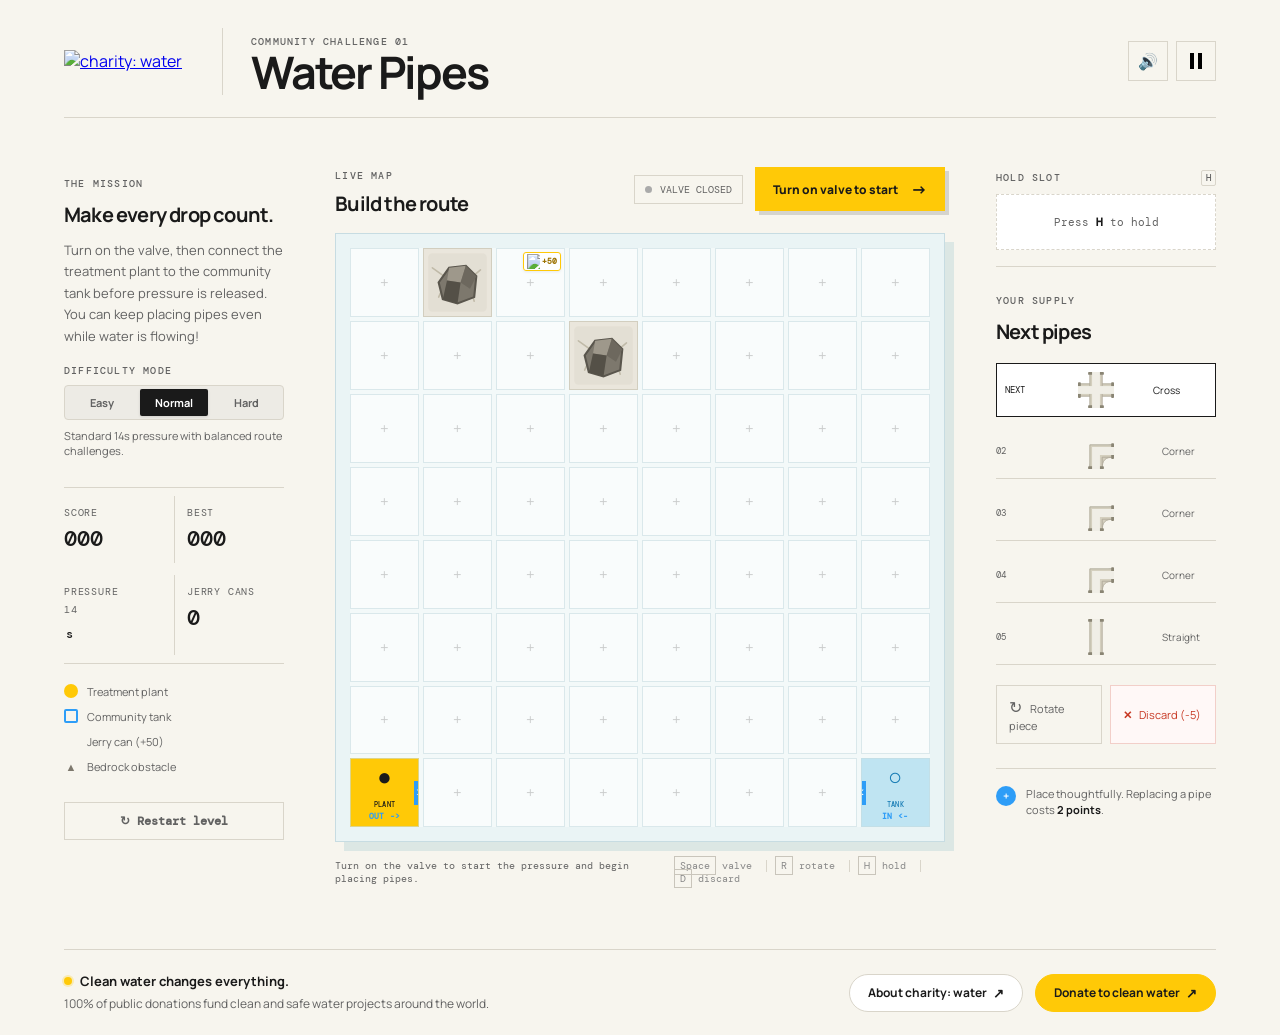
==== commit 07752f51: "Add charity: water impact milestones tracking, toast notifications, and tests" ====
--- a/index.html
+++ b/index.html
@@ -8,6 +8,35 @@
   </head>
   <body>
     <main class="game-shell">
+      <!-- Floating Milestone Toast Notification -->
+      <aside
+        class="milestone-toast"
+        id="milestone-toast"
+        role="status"
+        aria-live="polite"
+        hidden
+      >
+        <div class="milestone-toast-icon" aria-hidden="true">★</div>
+        <div class="milestone-toast-body">
+          <div class="milestone-toast-header">
+            <span class="milestone-toast-kicker">Impact Milestone Reached!</span>
+            <span class="milestone-toast-badge" id="milestone-badge">💧 1 Person</span>
+          </div>
+          <h3 class="milestone-toast-title" id="milestone-title">First Drop</h3>
+          <p class="milestone-toast-copy" id="milestone-copy">
+            50 pts: You funded clean water for 1 person in need!
+          </p>
+        </div>
+        <button
+          class="milestone-close-btn"
+          id="milestone-close-btn"
+          type="button"
+          aria-label="Dismiss milestone"
+        >
+          ✕
+        </button>
+      </aside>
+
       <header class="topbar">
         <a
           class="brand"
@@ -239,6 +268,9 @@
           <div class="breakdown-item">
             <span>Early valve bonus:</span> <strong id="bd-time">+0</strong>
           </div>
+          <div class="breakdown-item milestone-breakdown" id="bd-milestone-wrap" hidden>
+            <span>Impact milestone:</span> <strong id="bd-milestone">—</strong>
+          </div>
         </div>
 
         <div class="result-score">
--- a/styles.css
+++ b/styles.css
@@ -943,6 +943,121 @@
 .footer-link-pill:hover .external-arrow {
   transform: translate(2px, -2px);
 }
+/* Milestone Toast Notification */
+.milestone-toast {
+  position: fixed;
+  top: 24px;
+  left: 50%;
+  transform: translateX(-50%);
+  display: flex;
+  align-items: flex-start;
+  gap: 14px;
+  max-width: min(520px, calc(100vw - 32px));
+  width: 100%;
+  padding: 14px 18px;
+  background: #ffffff;
+  color: var(--ink);
+  border-left: 5px solid var(--yellow);
+  border-radius: 6px;
+  box-shadow:
+    0 10px 25px -5px rgba(0, 0, 0, 0.15),
+    0 4px 10px -2px rgba(0, 0, 0, 0.08),
+    0 0 0 1px var(--line);
+  z-index: 1000;
+  animation: toastSlideIn 0.35s cubic-bezier(0.16, 1, 0.3, 1) forwards;
+}
+.milestone-toast[hidden] {
+  display: none;
+}
+@keyframes toastSlideIn {
+  from {
+    transform: translate(-50%, -24px) scale(0.95);
+    opacity: 0;
+  }
+  to {
+    transform: translate(-50%, 0) scale(1);
+    opacity: 1;
+  }
+}
+.milestone-toast-icon {
+  width: 32px;
+  height: 32px;
+  background: var(--yellow);
+  color: var(--ink);
+  border-radius: 50%;
+  display: grid;
+  place-items: center;
+  font-size: 16px;
+  font-weight: 800;
+  flex-shrink: 0;
+  box-shadow: 0 2px 6px rgba(255, 201, 7, 0.4);
+}
+.milestone-toast-body {
+  flex: 1;
+  min-width: 0;
+}
+.milestone-toast-header {
+  display: flex;
+  align-items: center;
+  justify-content: space-between;
+  gap: 8px;
+  margin-bottom: 3px;
+}
+.milestone-toast-kicker {
+  font-family: var(--font-mono);
+  font-size: 9px;
+  font-weight: 700;
+  text-transform: uppercase;
+  letter-spacing: 0.1em;
+  color: #9c7200;
+}
+.milestone-toast-badge {
+  display: inline-block;
+  padding: 2px 8px;
+  background: rgba(255, 201, 7, 0.2);
+  border: 1px solid rgba(255, 201, 7, 0.6);
+  border-radius: 999px;
+  font-family: var(--font-mono);
+  font-size: 9px;
+  font-weight: 700;
+  color: #7a5800;
+}
+.milestone-toast-title {
+  font-size: 15px;
+  font-weight: 800;
+  letter-spacing: -0.02em;
+  margin-bottom: 2px;
+  color: var(--ink);
+}
+.milestone-toast-copy {
+  font-size: 12px;
+  line-height: 1.45;
+  color: var(--muted);
+}
+.milestone-close-btn {
+  background: transparent;
+  border: 0;
+  color: var(--muted);
+  font-size: 14px;
+  line-height: 1;
+  padding: 4px;
+  cursor: pointer;
+  border-radius: 4px;
+  transition: color 0.15s, background 0.15s;
+}
+.milestone-close-btn:hover {
+  color: var(--ink);
+  background: rgba(0, 0, 0, 0.05);
+}
+.breakdown-item.milestone-breakdown {
+  border-top: 1px dashed var(--line);
+  margin-top: 4px;
+  padding-top: 6px;
+}
+.breakdown-item.milestone-breakdown strong {
+  color: #8f6700;
+  font-weight: 700;
+}
 .modal-backdrop {
   position: fixed;
   inset: 0;
